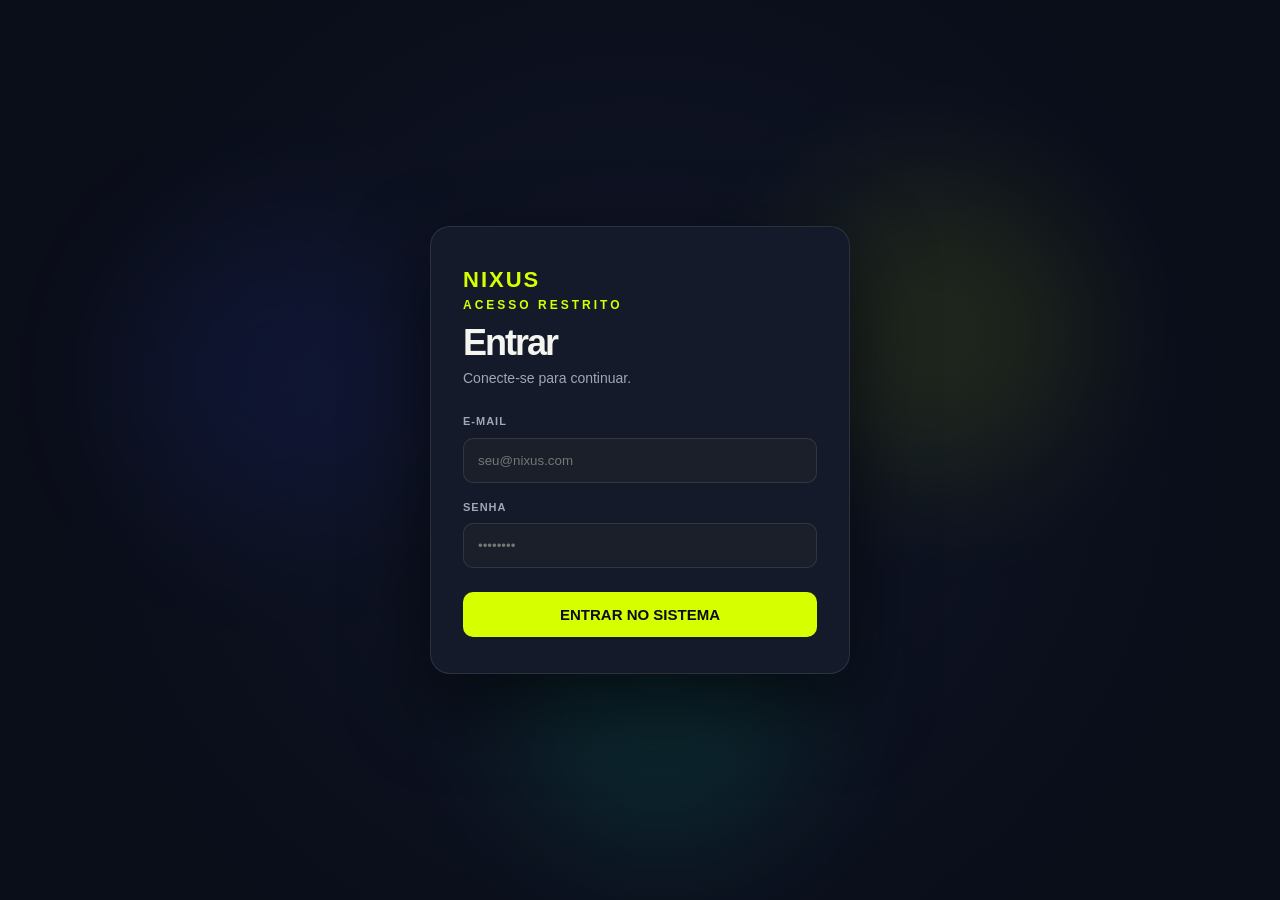
==== catalogo.html @ 1e18061c "Add files via upload" ====
<!DOCTYPE html>
<html lang="pt-BR">
<head>
  <meta charset="UTF-8">
  <meta name="viewport" content="width=device-width, initial-scale=1.0">
  <title>NYXUS - Catálogo</title>
  <link rel="stylesheet" href="style.css">
  <link rel="stylesheet" href="catalogo.css">
</head>
<body>

  <header class="navbar">
    <div class="logo">NYXUS</div>
    <nav>
      <a href="index.html">Início</a>
      <a href="#" class="nav-active">Catálogo</a>
      <a href="#">Eventos</a>
      <a href="#">Comunidade</a>
    </nav>
    <div class="user-info">
      <div id="avatarLetter" class="avatar"></div>
      <div>
        <div id="userName"></div>
        <div id="planoBadge" class="plano-badge"></div>
      </div>
      <button onclick="sair()">Sair</button>
    </div>
  </header>

  <main class="catalogo-main">
    <header class="catalogo-header">
      <h1>Catálogo de Jogos</h1>
      <p class="catalogo-sub">Escolha entre jogos grátis e premium</p>
      <div class="catalogo-filtros">
        <button class="filtro-btn active" data-filtro="todos">Todos</button>
        <button class="filtro-btn" data-filtro="futebol">Futebol</button>
        <button class="filtro-btn" data-filtro="corrida">Corrida</button>
        <button class="filtro-btn" data-filtro="luta">Luta</button>
        <button class="filtro-btn" data-filtro="construcao">Construção</button>
      </div>
    </header>

    <section class="catalogo-secao">
      <div class="secao-header">
        <h2>Jogos Grátis</h2>
      </div>
      <div id="gridGratis" class="jogos-grid"></div>
    </section>

    <section class="catalogo-secao">
      <div class="secao-header">
        <h2>Jogos Premium <span class="plano-badge badge-premium">⭐ Premium</span></h2>
      </div>
      <div id="gridPremium" class="jogos-grid"></div>
    </section>
  </main>

  <!-- Modal de assinatura -->
  <div id="modalAssinatura" class="modal">
    <div class="modal-content">
      <h2>Escolha seu plano</h2>
      <p>Desbloqueie todos os jogos premium e aproveite sem limites!</p>

      <div class="planos">
        <div class="plano-card plano-gratis">
          <h3>🔓 Plano Grátis</h3>
          <p>Acesso apenas aos jogos grátis.</p>
          <button disabled>Já ativo</button>
        </div>

        <div class="plano-card plano-mensal">
          <h3>💳 Plano Mensal</h3>
          <p>R$ 19,90/mês</p>
          <button onclick="assinarPlano('mensal')">Assinar</button>
        </div>

        <div class="plano-card plano-anual">
          <h3>⭐ Plano Anual</h3>
          <p>R$ 199,00/ano</p>
          <button onclick="assinarPlano('anual')">Assinar</button>
        </div>
      </div>

      <button onclick="fecharModal()">Fechar</button>
    </div>
  </div>

  <!-- Modal de introdução do jogo -->
  <div id="modalJogo" class="modal">
    <div class="modal-content">
      <h2 id="modalJogoNome"></h2>
      <p id="modalJogoDesc"></p>
      <button id="modalJogoBtn" class="primary-button">▶ Jogar agora</button>
      <button onclick="fecharModalJogo()">Fechar</button>
    </div>
  </div>

  <script src="catalogo.js"></script>
</body>
</html>
---- style.css ----
/* Remove margens e espaçamentos padrão de todos os elementos. */
* {
    margin: 0;
    padding: 0;
    box-sizing: border-box;
}

/* Define as cores principais do projeto NIXUS. */
:root {
    /* Fundo principal. */
    --bg: #0A0E1A;
    /* Fundo dos cards. */
    --bg-card: #141A2A;
    /* Cor dos textos principais. */
    --text: #F5F5F0;
    /* Cor dos textos secundários. */
    --text-dim: #9fa6b5;
    /* Cor principal - lima tóxico. */
    --primary: #D6FF00;
    /* Cor secundária - ciano. */
    --secondary: #00FFC2;
    /* Cor das bordas. */
    --border: rgba(255, 255, 255, 0.1);
    /* Arredondamento padrão. */
    --radius: 16px;
}

/* Define o comportamento geral da página. */
body {
    /* Fonte mais moderna e legível. */
    font-family: 'Inter', Arial, Helvetica, sans-serif;
    background: var(--bg);
    color: var(--text);
    overflow-x: hidden;
    min-height: 100vh;
    line-height: 1.5;
    -webkit-font-smoothing: antialiased;
}

/* Define o fundo animado. */
.animation-background {
    position: fixed;
    inset: 0;
    z-index: -3;
    overflow: hidden;
    background: radial-gradient(circle at center, #1a2340, var(--bg) 75%);
}

/* Cria os objetos que representam as animações. */
.animation-object {
    position: absolute;
    width: 300px;
    height: 300px;
    border-radius: 50%;
    filter: blur(60px);
    opacity: 0.22;
    will-change: transform;
    transition: all 1.5s ease;
}

/* Define a primeira esfera visual. */
#animationOne {
    left: 10%;
    top: 25%;
    background: #334dff;
    animation: moveOne 7s infinite alternate ease-in-out;
}

/* Define a segunda esfera visual. */
#animationTwo {
    right: 15%;
    top: 20%;
    background: var(--primary);
    animation: moveTwo 8s infinite alternate ease-in-out;
}

/* Define a terceira esfera visual. */
#animationThree {
    left: 40%;
    bottom: 5%;
    background: var(--secondary);
    animation: moveThree 9s infinite alternate ease-in-out;
}

/* Define o movimento da primeira animação. */
@keyframes moveOne {
    from { transform: translate(0, 0) scale(1); }
    to { transform: translate(120px, 70px) scale(1.4); }
}

/* Define o movimento da segunda animação. */
@keyframes moveTwo {
    from { transform: translate(0, 0) scale(1); }
    to { transform: translate(-100px, 80px) scale(1.3); }
}

/* Define o movimento da terceira animação. */
@keyframes moveThree {
    from { transform: translate(0, 0) scale(1); }
    to { transform: translate(80px, -100px) scale(1.5); }
}

/* Cria uma camada escura sobre o fundo. */
.overlay {
    position: fixed;
    inset: 0;
    background: rgba(10, 14, 26, 0.6);
    z-index: -2;
}

/* Define o cabeçalho. */
.navbar {
    display: flex;
    align-items: center;
    justify-content: space-between;
    min-height: 72px;
    padding: 0 6%;
    border-bottom: 1px solid var(--border);
    background: rgba(10, 14, 26, 0.7);
    backdrop-filter: blur(12px);
    position: sticky;
    top: 0;
    z-index: 10;
}

/* Define o logotipo. */
.logo {
    font-size: 22px;
    font-weight: 900;
    letter-spacing: 2px;
    color: var(--primary);
}

/* Define o menu. */
nav {
    display: flex;
    gap: 28px;
}

/* Define os links. */
nav a {
    text-decoration: none;
    color: var(--text-dim);
    font-size: 14px;
    font-weight: 500;
    transition: 0.2s;
}

/* Define o comportamento ao passar o mouse. */
nav a:hover {
    color: var(--primary);
}

/* Define a área do perfil. */
.profile {
    display: flex;
    align-items: center;
    gap: 12px;
}

/* Define o botão de entrar. */
.login-btn {
    background: var(--primary);
    color: var(--bg);
    padding: 8px 18px;
    border-radius: 99px;
    text-decoration: none;
    font-weight: 800;
    font-size: 14px;
    transition: 0.2s;
}
.login-btn:hover {
    filter: brightness(1.1);
}

/* Define área do usuário logado. */
.user-logged {
    display: flex;
    align-items: center;
    gap: 10px;
}

/* Define o avatar. */
.avatar {
    width: 36px;
    height: 36px;
    border-radius: 50%;
    display: grid;
    place-items: center;
    background: var(--primary);
    color: var(--bg);
    font-weight: 900;
}

/* Define botão sair. */
.logout-btn {
    background: transparent;
    border: 1px solid var(--border);
    color: var(--text-dim);
    padding: 4px 10px;
    border-radius: 20px;
    cursor: pointer;
    font-size: 12px;
}

/* Define a área principal. */
main {
    position: relative;
    min-height: calc(100vh - 72px);
}

/* Define a seção principal. */
.hero {
    max-width: 1000px;
    margin: 0 auto;
    padding: 110px 30px 80px;
}

/* Define a pequena etiqueta. */
.tag {
    color: var(--primary);
    font-size: 12px;
    letter-spacing: 3px;
    font-weight: 800;
    text-transform: uppercase;
}

/* Define o título. */
h1 {
    font-size: clamp(44px, 7vw, 82px);
    line-height: 0.95;
    margin: 20px 0;
    font-weight: 800;
    letter-spacing: -2px;
}

/* Define o parágrafo. */
.hero p {
    max-width: 600px;
    font-size: 18px;
    line-height: 1.6;
    color: var(--text-dim);
}

/* Define a área dos estilos selecionados. */
.selected-styles {
    display: flex;
    flex-wrap: wrap;
    gap: 10px;
    margin-top: 25px;
}

/* Define cada estilo. */
.style-chip {
    background: var(--bg-card);
    border: 1px solid var(--border);
    border-radius: 30px;
    padding: 8px 14px;
    color: var(--text);
    font-size: 13px;
}

/* Define a área dos botões. */
.actions {
    display: flex;
    gap: 12px;
    margin-top: 30px;
    flex-wrap: wrap;
}

/* Define o botão principal. */
.primary-button {
    border: none;
    background: var(--primary);
    color: var(--bg);
    padding: 14px 24px;
    border-radius: 10px;
    cursor: pointer;
    font-size: 15px;
    font-weight: 800;
    transition: 0.2s;
}

/* Define o efeito do botão principal. */
.primary-button:hover {
    transform: translateY(-2px);
    box-shadow: 0 8px 20px rgba(214, 255, 0, 0.25);
}

/* Define o botão secundário. */
.secondary-button {
    background: transparent;
    color: var(--text);
    border: 1px solid var(--border);
    padding: 14px 20px;
    border-radius: 10px;
    cursor: pointer;
    transition: 0.2s;
}
.secondary-button:hover {
    border-color: var(--text);
}

/* Define o painel de resultado. */
.combination-result {
    max-width: 600px;
    margin-top: 40px;
    background: var(--bg-card);
    border: 1px solid var(--border);
    border-radius: var(--radius);
    padding: 22px;
}

/* Define o título do resultado. */
.result-title {
    font-size: 11px;
    letter-spacing: 2px;
    color: var(--text-dim);
}

/* Define o texto do resultado. */
#resultText {
    margin-top: 12px;
    font-size: 22px;
    font-weight: 700;
}

/* Define a pontuação. */
#score {
    margin-top: 8px;
    color: var(--secondary);
    font-weight: 700;
}

/* Define o painel de seleção. */
.style-panel {
    position: fixed;
    top: 50%;
    left: 50%;
    transform: translate(-50%, -50%);
    width: min(90%, 500px);
    background: var(--bg-card);
    border: 1px solid var(--border);
    border-radius: 20px;
    padding: 30px;
    z-index: 20;
    box-shadow: 0 30px 100px rgba(0, 0, 0, 0.6);
}

/* Esconde o painel quando necessário. */
.hidden {
    display: none !important;
}

/* Define o título do painel. */
.style-panel h2 {
    margin-bottom: 8px;
}

/* Define o texto do painel. */
.style-panel p {
    color: var(--text-dim);
    margin-bottom: 20px;
}

/* Define as opções de estilo. */
.style-options {
    display: grid;
    grid-template-columns: repeat(3, 1fr);
    gap: 10px;
    margin-bottom: 20px;
}

/* Define cada opção. */
.style-option {
    background: #1a1f2a;
    border: 1px solid var(--border);
    color: white;
    padding: 14px 8px;
    border-radius: 10px;
    cursor: pointer;
    transition: 0.2s;
}
.style-option:hover {
    border-color: var(--primary);
}

/* Define uma opção selecionada. */
.style-option.selected {
    border-color: var(--primary);
    background: rgba(214, 255, 0, 0.15);
    color: var(--primary);
    font-weight: 700;
}

/* Define o seletor. */
select {
    width: 100%;
    margin: 10px 0 20px;
    padding: 12px;
    background: #1a1f2a;
    color: white;
    border: 1px solid var(--border);
    border-radius: 8px;
}

/* Melhora acessibilidade no foco. */
a:focus-visible, button:focus-visible, select:focus-visible {
    outline: 2px solid var(--primary);
    outline-offset: 2px;
}

/* Adapta o menu para telas menores. */
@media (max-width: 700px) {
    nav {
        display: none;
    }
    .hero {
        padding-top: 70px;
    }
    h1 {
        font-size: 48px;
    }
    .style-options {
        grid-template-columns: 1fr;
    }
}
---- catalogo.css ----
/* ============================================================
   NYXUS — catalogo.css original
   ============================================================ */

/* Navbar ativo */
.nav-active {
  color: var(--lima) !important;
  font-weight: 600;
}

/* Badge de plano */
.plano-badge {
  font-family: 'Space Mono', monospace;
  font-size: 0.65rem;
  padding: 0.2rem 0.6rem;
  border-radius: var(--radius-pill);
  font-weight: 700;
  background: var(--lima-dim);
  border: 1px solid var(--border-lima);
  color: var(--lima);
}

/* Layout principal */
.catalogo-main {
  max-width: 1200px;
  margin: 0 auto;
  padding: 100px 3rem 4rem;
  display: flex;
  flex-direction: column;
  gap: 3rem;
}

.catalogo-header {
  display: flex;
  justify-content: space-between;
  align-items: flex-end;
  flex-wrap: wrap;
  gap: 1.5rem;
}

.catalogo-sub {
  color: var(--text-secondary);
  font-size: 1rem;
  margin-top: 0.5rem;
}

/* Filtros */
.catalogo-filtros {
  display: flex;
  gap: 0.5rem;
  flex-wrap: wrap;
}
.filtro-btn {
  background: var(--bg-card);
  border: 1px solid var(--border);
  color: var(--text-secondary);
  padding: 0.45rem 1rem;
  border-radius: var(--radius-pill);
  font-size: 0.8rem;
  font-weight: 500;
  cursor: pointer;
  transition: all var(--transition);
}
.filtro-btn:hover { border-color: var(--border-lima); color: var(--text-primary); }
.filtro-btn.active {
  background: var(--lima);
  border-color: var(--lima);
  color: #0d0d0d;
  font-weight: 700;
}

/* Seções */
.catalogo-secao { display: flex; flex-direction: column; gap: 1.25rem; }
.secao-header { display: flex; align-items: center; gap: 1rem; }
.secao-header h2 { font-size: 1.1rem; }
.badge-premium { background: rgba(255,200,0,0.08); border-color: rgba(255,200,0,0.3); color: #ffc800; }

/* Grade de jogos */
.jogos-grid {
  display: grid;
  grid-template-columns: repeat(3, 1fr);
  gap: 1.25rem;
}

/* Card de jogo */
.jogo-card {
  background: var(--bg-card);
  border: 1px solid var(--border);
  border-radius: var(--radius-lg);
  overflow: hidden;
  transition: all var(--transition);
  display: flex;
  flex-direction: column;
}
.jogo-card:hover {
  border-color: var(--border-lima);
  transform: translateY(-4px);
  box-shadow: 0 8px 32px rgba(214,255,0,0.1);
}
.jogo-card.bloqueado:hover {
  border-color: rgba(255,200,0,0.3);
  box-shadow: 0 8px 32px rgba(255,200,0,0.05);
}
.jogo-card.oculto { display: none; }

/* Capa */
.jogo-capa {
  width: 100%;
  height: 180px;
  display: flex;
  align-items: center;
  justify-content: center;
  font-size: 5rem;
  position: relative;
  overflow: hidden;
}
.cadeado-overlay {
  position: absolute;
  inset: 0;
  background: rgba(13,13,13,0.75);
  backdrop-filter: blur(4px);
  display: flex;
  align-items: center;
  justify-content: center;
  font-size: 2.5rem;
}

/* Info */
.jogo-info {
  padding: 1.25rem;
  display: flex;
  flex-direction: column;
  gap: 0.5rem;
  flex: 1;
}
.jogo-categoria {
  font-family: 'Space Mono', monospace;
  font-size: 0.65rem;
  letter-spacing: 0.1em;
  color: var(--text-muted);
  text-transform: uppercase;
}
.jogo-nome { font-size: 1.1rem; font-weight: 700; color: var(--text-primary); }
.jogo-desc { font-size: 0.82rem; color: var(--text-secondary); line-height: 1.5; flex: 1; }
.jogo-btn { margin-top: 0.75rem; width: 100%; }

.planos {
  display: flex;
  gap: 1rem;
  justify-content: center;
  margin-top: 1.5rem;
}

.plano-card {
  flex: 1;
  min-width: 180px;
  border-radius: var(--radius-lg);
  padding: 1rem;
  text-align: center;
  color: #fff;
}

/* Botões */
.plano-card button {
  border: none;
  padding: 0.5rem 1rem;
  border-radius: var(--radius-pill);
  cursor: pointer;
  font-weight: 600;
  width: 100%;
}
.plano-card button:disabled {
  background: rgba(255,255,255,0.3);
  cursor: not-allowed;
}

/* Estilos específicos */
.plano-gratis {
  background: #444;
}
.plano-gratis button {
  background: #666;
  color: #fff;
}

.plano-mensal {
  background: #007bff; /* azul */
}
.plano-mensal button {
  background: #0056b3;
  color: #fff;
}

.plano-anual {
  background: #ffc107; /* dourado */
  color: #000;
}
.plano-anual button {
  background: #e0a800;
  color: #000;
}
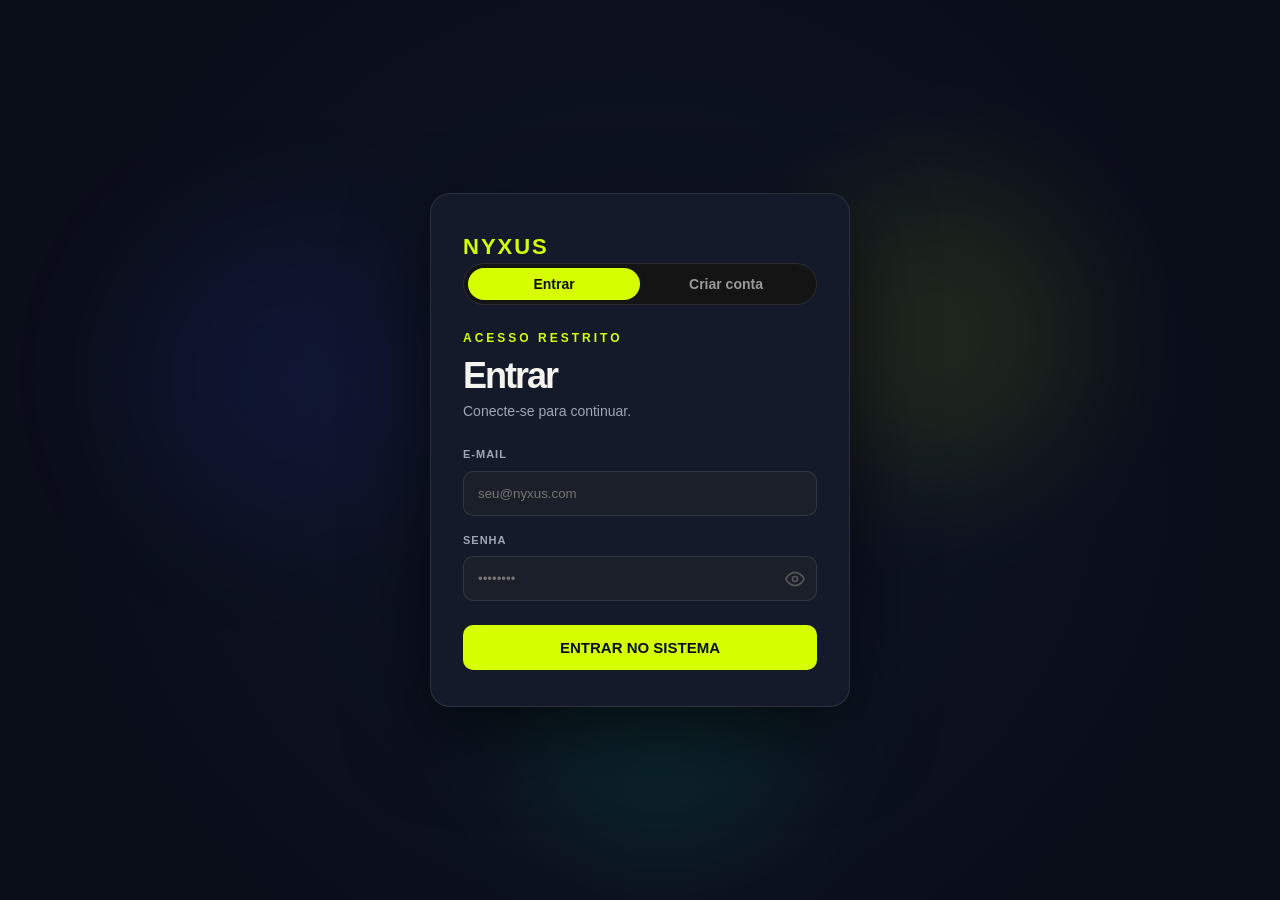
==== commit 8bee286b: "Adiciona SOC Workspace como jogo no catalogo" ====
--- a/catalogo.html
+++ b/catalogo.html
@@ -37,6 +37,7 @@
         <button class="filtro-btn" data-filtro="corrida">Corrida</button>
         <button class="filtro-btn" data-filtro="luta">Luta</button>
         <button class="filtro-btn" data-filtro="construcao">Construção</button>
+        <button class="filtro-btn" data-filtro="cyber">Cyber</button>
       </div>
     </header>
 
--- a/style.css
+++ b/style.css
@@ -424,4 +424,4 @@
     .style-options {
         grid-template-columns: 1fr;
     }
-}+}
